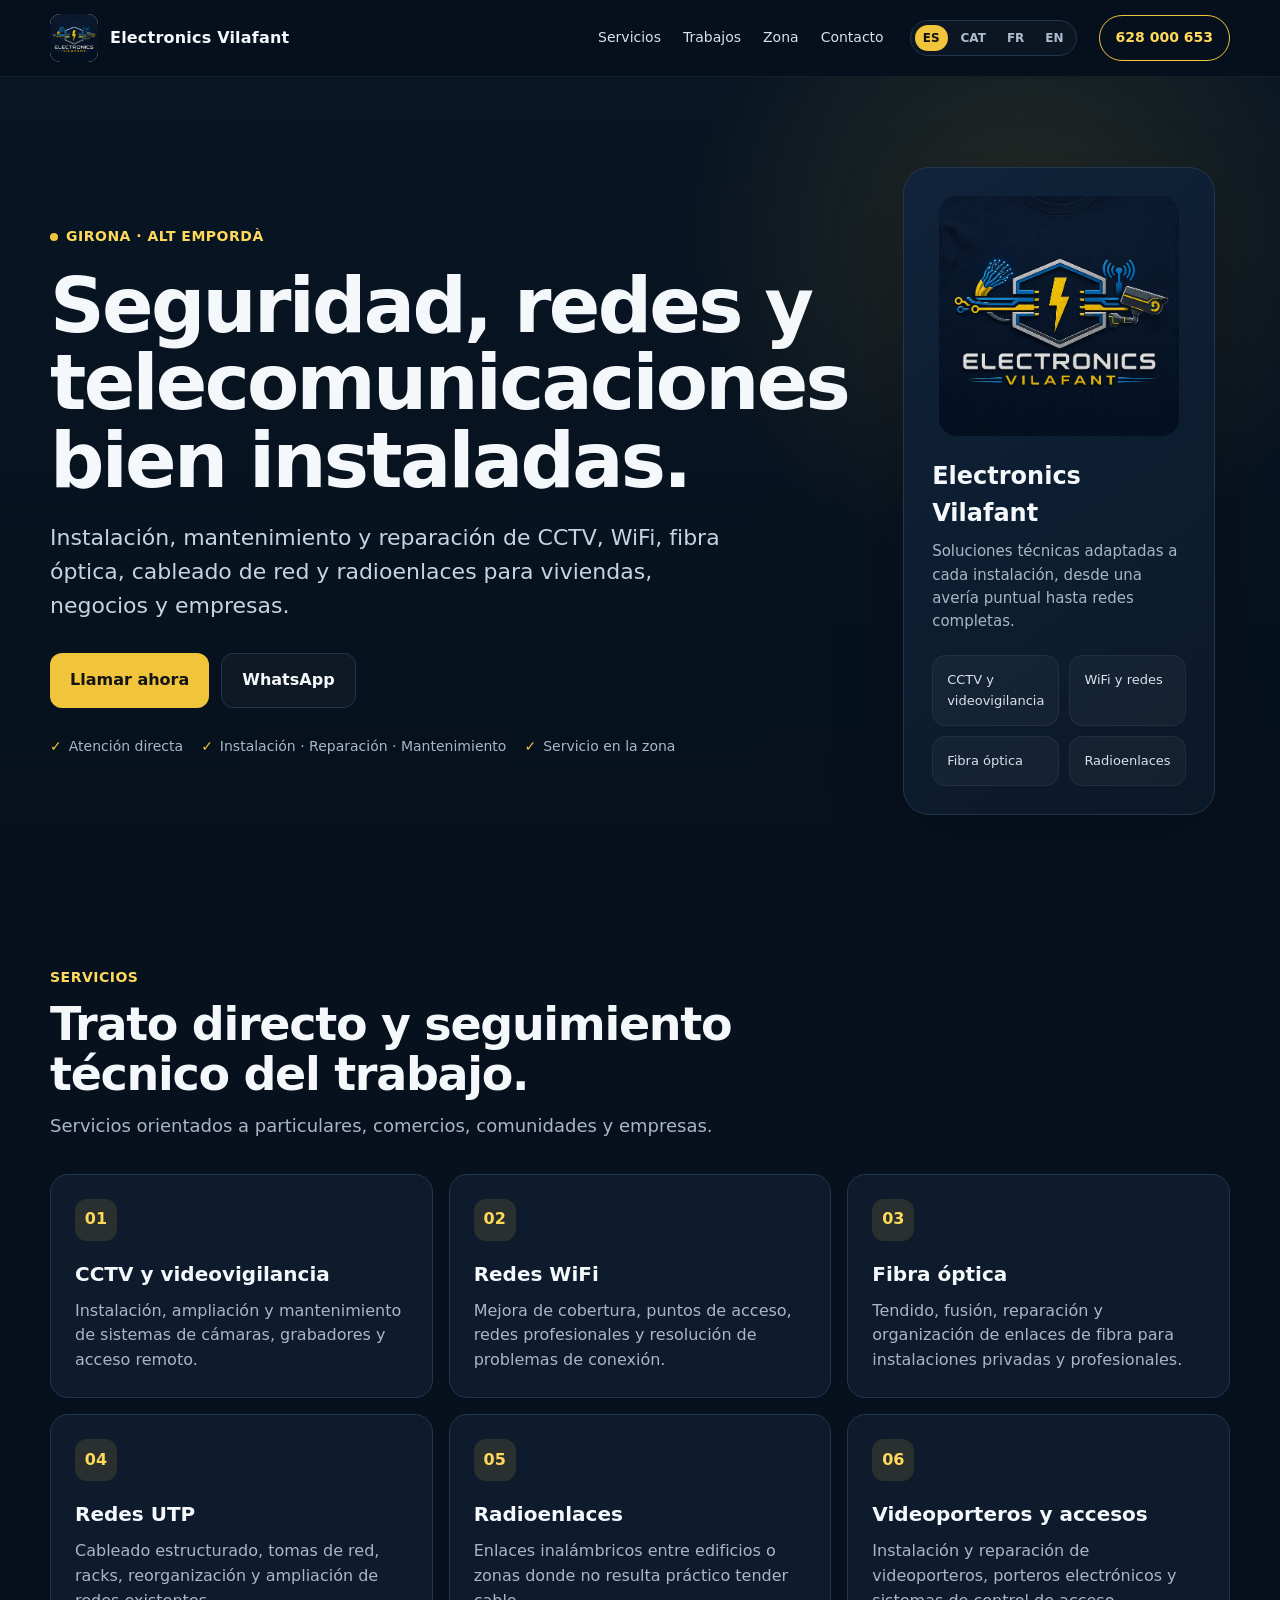
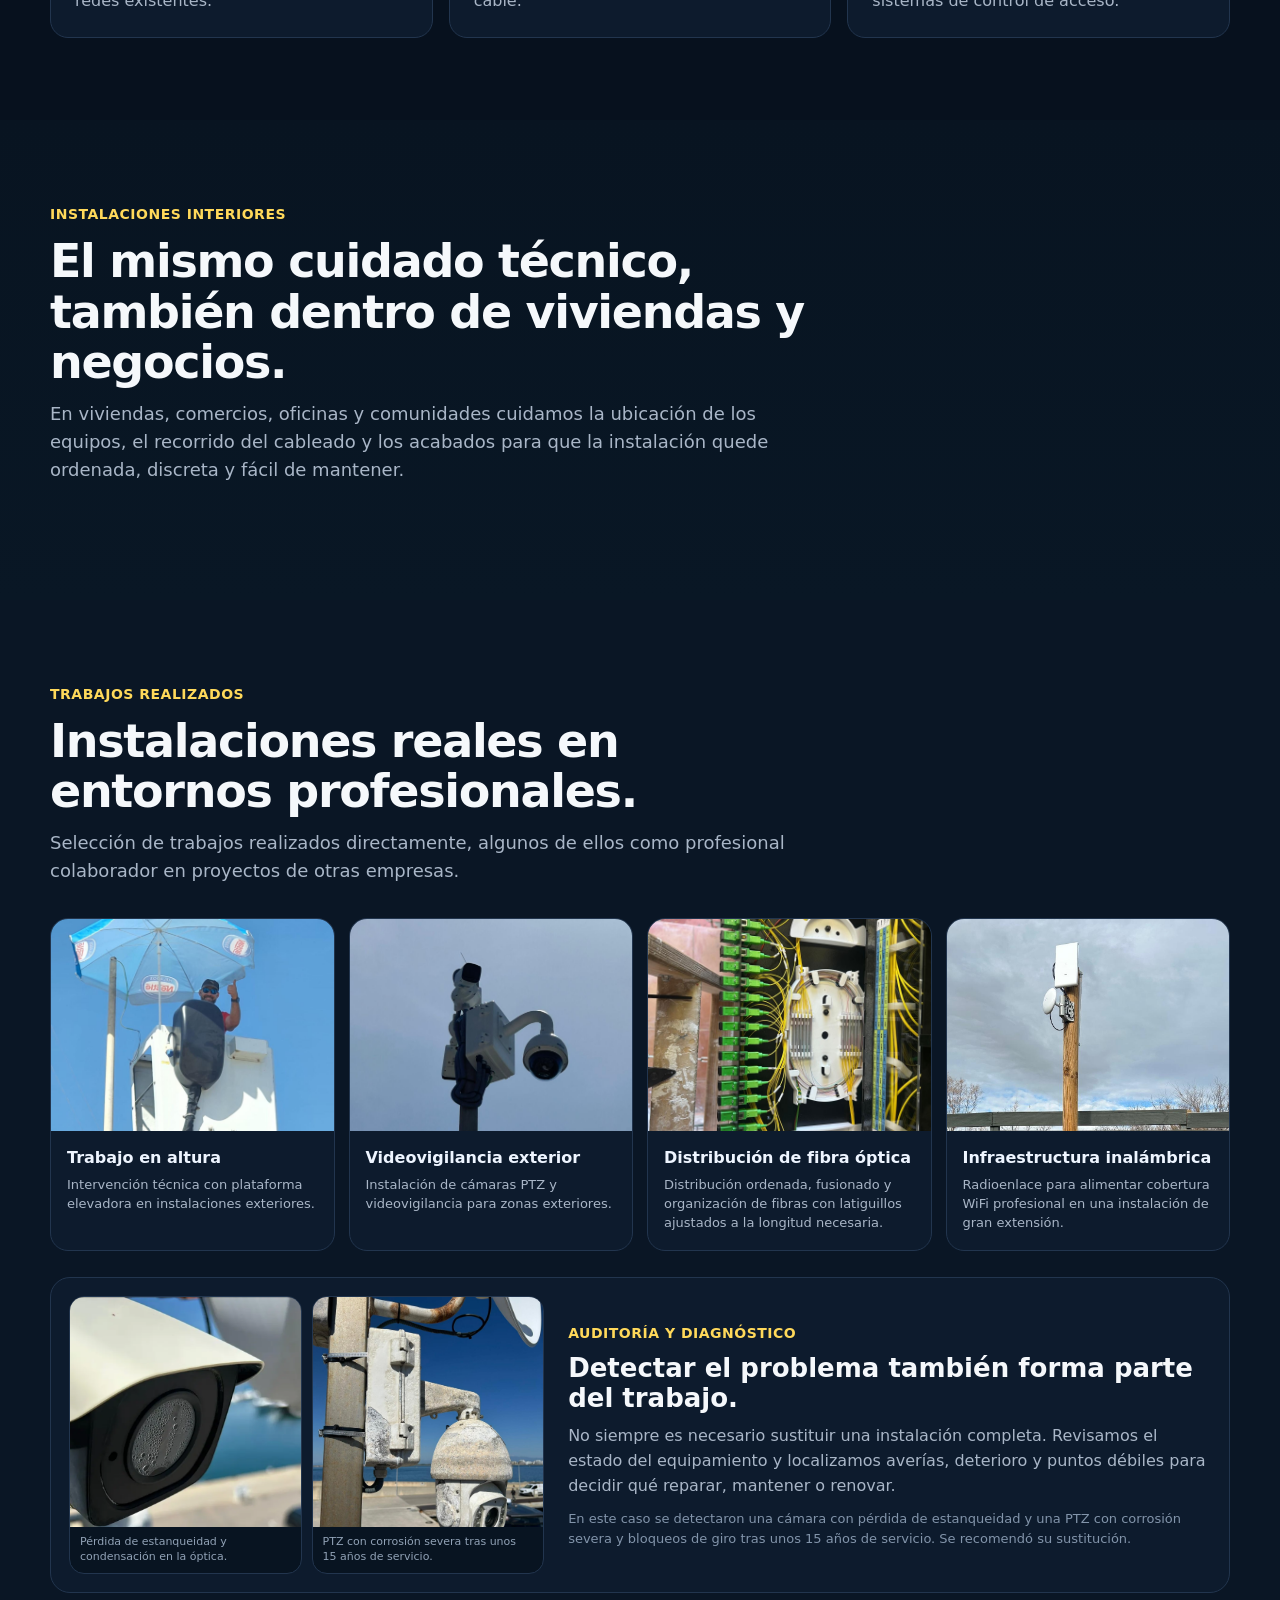
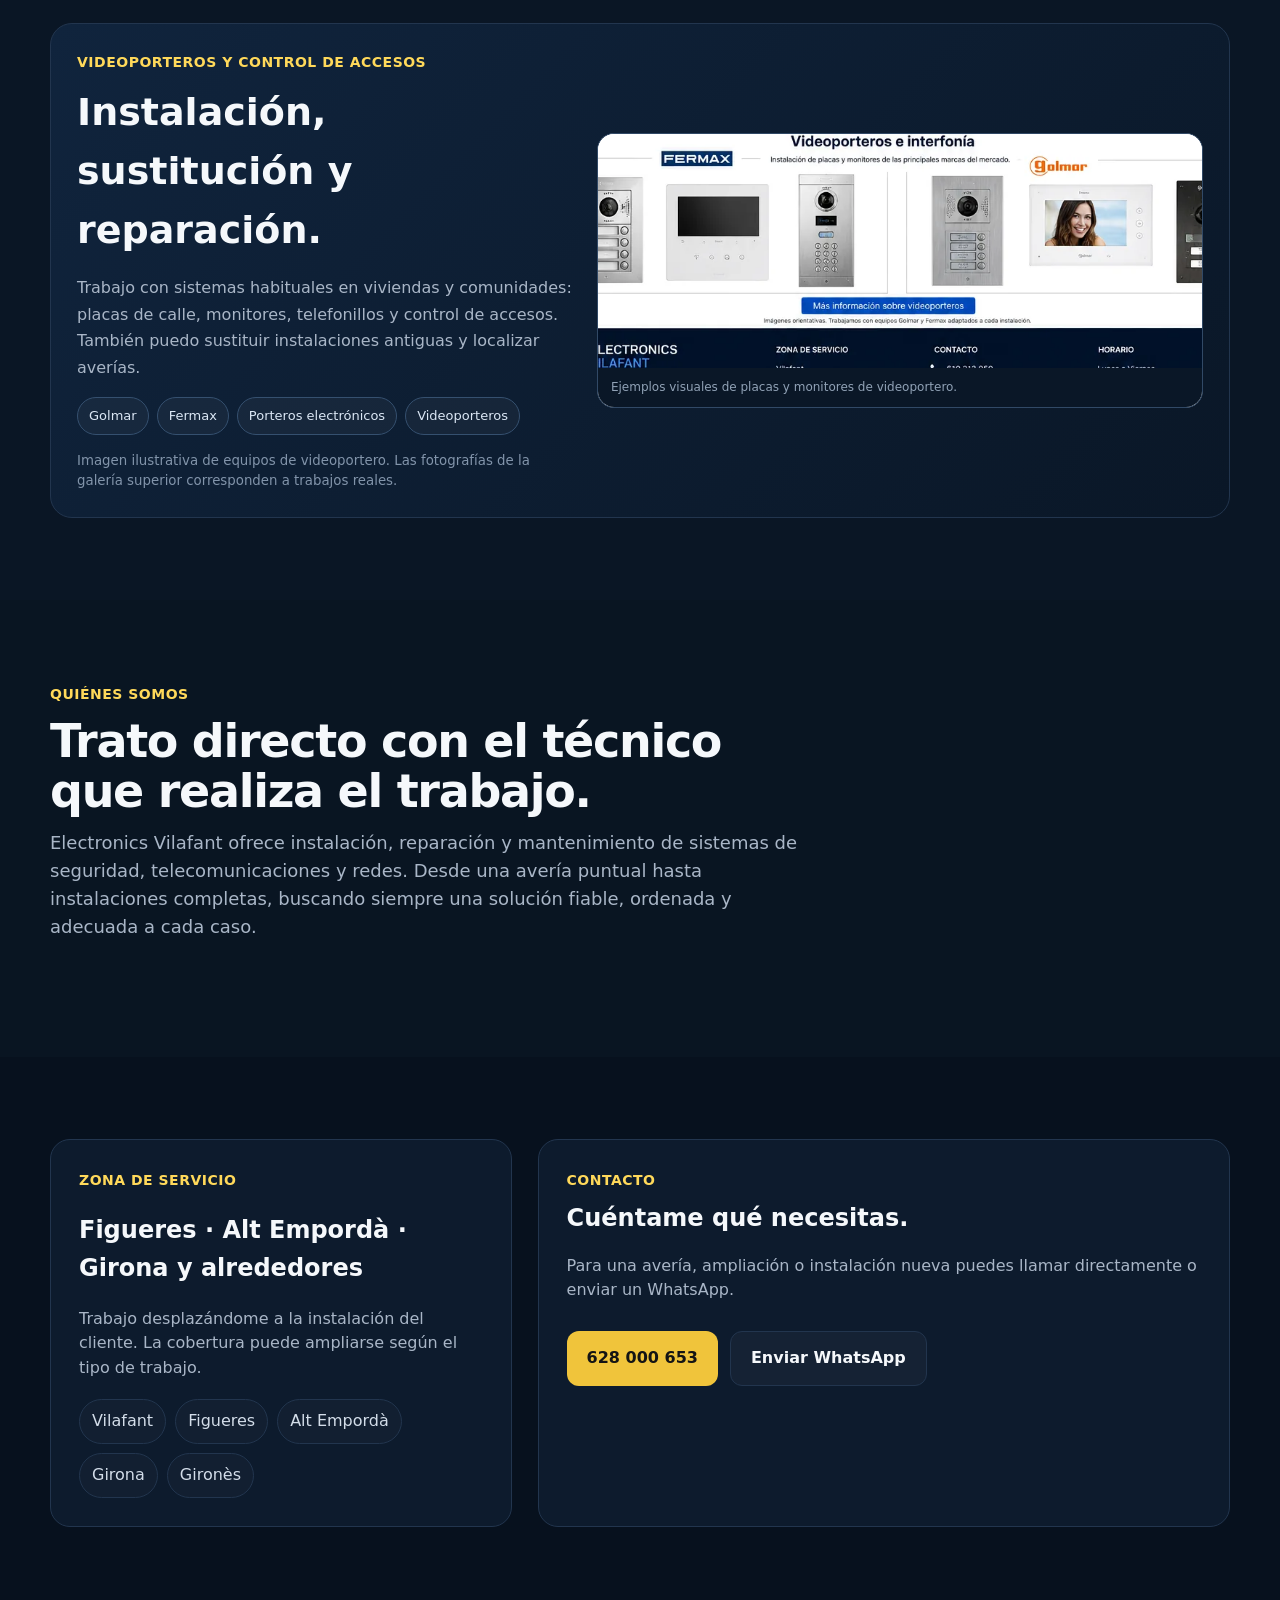
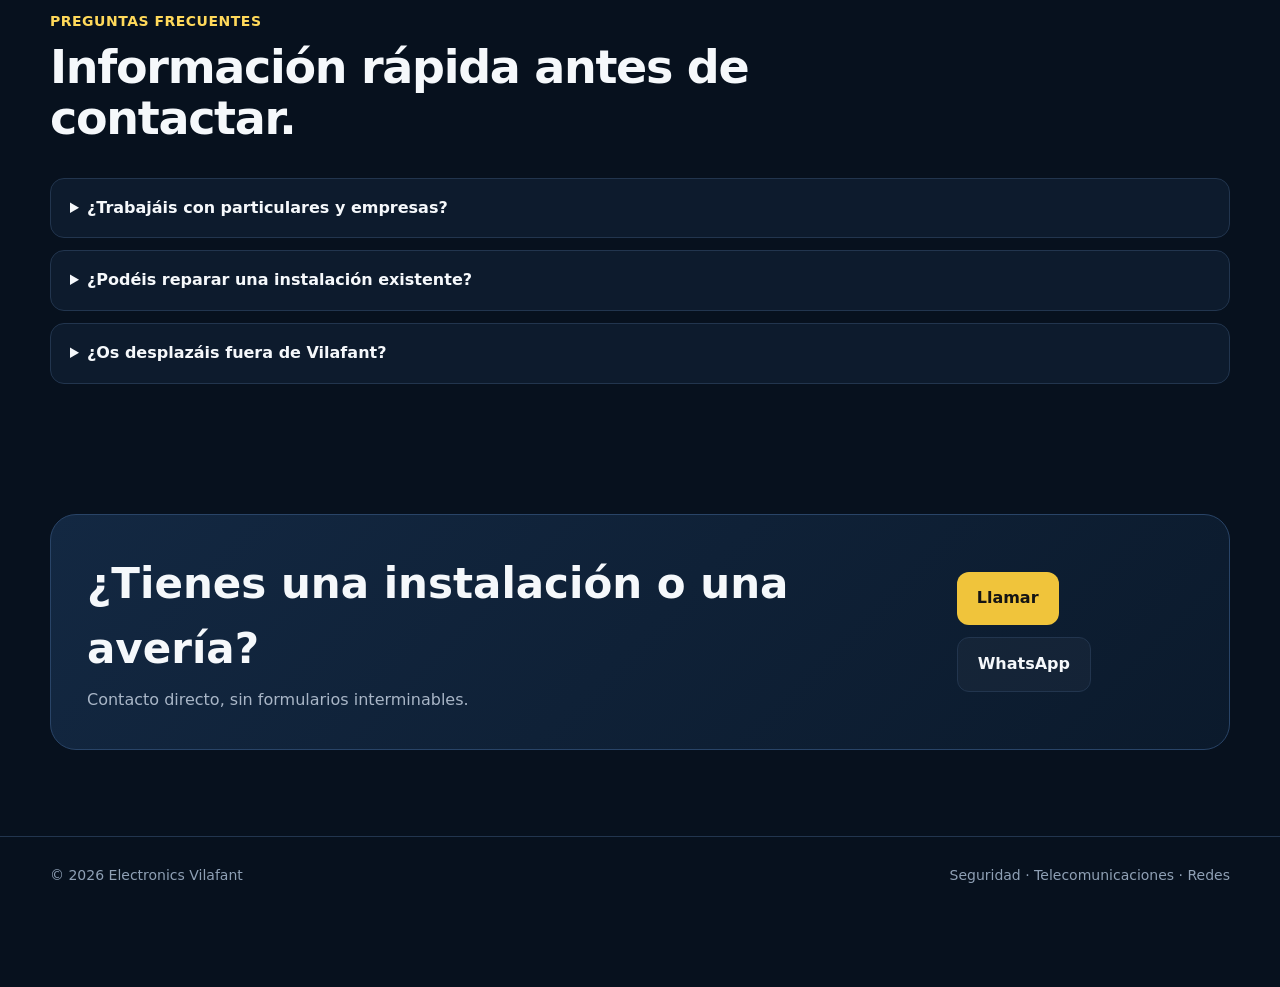
==== index.html @ 11b6b587 "Add files via upload" ====
<!DOCTYPE html>

<html lang="es">
<head>
<meta charset="utf-8"/>
<meta content="width=device-width,initial-scale=1" name="viewport"/>
<title>Electronics Vilafant | CCTV, WiFi, fibra, redes y reparación en Girona</title>
<meta content="Instalación, reparación y mantenimiento de CCTV, WiFi, fibra óptica, cableado UTP, radioenlaces y videoporteros en Figueres, Alt Empordà y Girona." name="description"/>
<meta content="#07111e" name="theme-color"/>
<meta content="Electronics Vilafant" property="og:title"/>
<meta content="Seguridad, telecomunicaciones y redes en Girona y Alt Empordà." property="og:description"/>
<meta content="website" property="og:type"/>
<style>
    :root {
      --bg:#07111e;
      --panel:#0d1b2d;
      --panel2:#10233a;
      --text:#f5f8fb;
      --muted:#a9b6c7;
      --line:#22354e;
      --accent:#f0c43b;
      --accent2:#ffd95a;
      --ok:#23c66b;
      --max:1180px;
    }
    *{box-sizing:border-box}
    html{scroll-behavior:smooth}
    body{margin:0;font-family:Inter,ui-sans-serif,system-ui,-apple-system,BlinkMacSystemFont,"Segoe UI",Arial,sans-serif;background:var(--bg);color:var(--text);line-height:1.55}
    a{color:inherit;text-decoration:none}
    .wrap{width:min(var(--max),calc(100% - 36px));margin:auto}
    header{position:sticky;top:0;z-index:20;background:rgba(7,17,30,.88);backdrop-filter:blur(12px);border-bottom:1px solid rgba(255,255,255,.06)}
    nav{height:76px;display:flex;align-items:center;justify-content:space-between;gap:18px}
    .brand{display:flex;align-items:center;gap:12px;font-weight:800;letter-spacing:.2px}
    .brand img{width:48px;height:48px;object-fit:contain;border-radius:10px;background:#fff}
    .menu{display:flex;align-items:center;gap:22px;color:#d7e0eb;font-size:14px}
    .menu a:hover{color:var(--accent2)}
    .navcall{padding:11px 16px;border:1px solid var(--accent);border-radius:999px;color:var(--accent2);font-weight:700}
    .hero{padding:90px 0 68px;background:
      radial-gradient(circle at 80% 20%,rgba(240,196,59,.13),transparent 28%),
      linear-gradient(180deg,#081522 0%,#07111e 100%)}
    .hero-grid{display:grid;grid-template-columns:1.15fr .85fr;gap:55px;align-items:center}
    .eyebrow{display:inline-flex;align-items:center;gap:8px;color:var(--accent2);font-weight:800;font-size:14px;letter-spacing:.5px;text-transform:uppercase}
    .dot{width:8px;height:8px;border-radius:50%;background:var(--accent)}
    h1{font-size:clamp(42px,6.5vw,76px);line-height:1.02;margin:18px 0 22px;letter-spacing:-2.7px}
    .hero p{font-size:clamp(18px,2vw,22px);color:#c8d3e1;max-width:700px;margin:0 0 30px}
    .actions{display:flex;flex-wrap:wrap;gap:12px;margin:28px 0}
    .btn{display:inline-flex;align-items:center;justify-content:center;gap:8px;padding:14px 20px;border-radius:12px;font-weight:800;transition:.2s transform,.2s opacity}
    .btn:hover{transform:translateY(-2px)}
    .primary{background:var(--accent);color:#141414}
    .secondary{border:1px solid var(--line);background:rgba(255,255,255,.03)}
    .trust{display:flex;flex-wrap:wrap;gap:18px;color:var(--muted);font-size:14px;margin-top:26px}
    .trust span::before{content:"✓";color:var(--accent);font-weight:900;margin-right:7px}
    .hero-card{background:linear-gradient(145deg,var(--panel2),#0b1828);border:1px solid var(--line);border-radius:26px;padding:28px;box-shadow:0 25px 70px rgba(0,0,0,.25)}
    .hero-card img{display:block;max-width:100%;max-height:240px;margin:0 auto 22px;border-radius:18px}
    .hero-card h2{margin:0 0 8px;font-size:24px}
    .hero-card p{font-size:15px;margin:0;color:var(--muted)}
    .mini-grid{display:grid;grid-template-columns:1fr 1fr;gap:10px;margin-top:22px}
    .mini{padding:14px;border-radius:14px;background:rgba(255,255,255,.035);border:1px solid rgba(255,255,255,.055);font-size:13px;color:#d9e2ed}
    section{padding:82px 0}
    .section-head{max-width:760px;margin-bottom:34px}
    .section-head h2{font-size:clamp(31px,4vw,46px);line-height:1.1;margin:9px 0 12px;letter-spacing:-1.3px}
    .section-head p{color:var(--muted);font-size:18px;margin:0}
    .services{display:grid;grid-template-columns:repeat(3,1fr);gap:16px}
    .card{background:var(--panel);border:1px solid var(--line);border-radius:18px;padding:24px;min-height:215px}
    .icon{width:42px;height:42px;display:grid;place-items:center;border-radius:12px;background:rgba(240,196,59,.12);color:var(--accent2);font-weight:900;margin-bottom:18px}
    .card h3{margin:0 0 9px;font-size:20px}
    .card p{margin:0;color:var(--muted)}
    .jobs{background:#0a1625}
    .gallery{display:grid;grid-template-columns:repeat(3,1fr);gap:14px}
    .ph{aspect-ratio:4/3;border:1px dashed #3d5370;border-radius:18px;display:grid;place-items:center;text-align:center;padding:20px;color:#8fa0b5;background:linear-gradient(145deg,rgba(255,255,255,.02),rgba(255,255,255,.005))}
    .ph strong{display:block;color:#d9e2ec;margin-bottom:5px}
    .area-grid{display:grid;grid-template-columns:.8fr 1.2fr;gap:26px}
    .area-box,.contact-box{background:var(--panel);border:1px solid var(--line);border-radius:20px;padding:28px}
    .places{display:flex;flex-wrap:wrap;gap:9px;margin-top:18px}
    .places span{padding:9px 12px;border-radius:999px;border:1px solid var(--line);color:#d3dde9;background:rgba(255,255,255,.02)}
    .faq{display:grid;gap:12px}
    details{background:var(--panel);border:1px solid var(--line);border-radius:14px;padding:17px 19px}
    summary{cursor:pointer;font-weight:800}
    details p{color:var(--muted);margin:11px 0 0}
    .cta{padding:48px 0 86px}
    .cta-box{background:linear-gradient(135deg,#132842,#0b1a2c);border:1px solid #294467;border-radius:26px;padding:36px;display:flex;align-items:center;justify-content:space-between;gap:24px}
    .cta-box h2{font-size:clamp(28px,4vw,42px);margin:0 0 7px}
    .cta-box p{margin:0;color:var(--muted)}
    footer{border-top:1px solid var(--line);padding:28px 0 100px;color:#8fa0b5;font-size:14px}
    .foot{display:flex;justify-content:space-between;gap:20px;flex-wrap:wrap}
    .mobile-contact{display:none;position:fixed;left:10px;right:10px;bottom:10px;z-index:30;gap:8px;padding:8px;background:rgba(7,17,30,.93);backdrop-filter:blur(12px);border:1px solid var(--line);border-radius:16px}
    .mobile-contact a{flex:1;text-align:center;padding:12px 10px;border-radius:11px;font-weight:800}
    .phone{background:var(--accent);color:#111}
    .wa{background:var(--ok);color:#06160d}
    @media (max-width:880px){
      .menu a:not(.navcall){display:none}
      .hero{padding-top:60px}
      .hero-grid,.area-grid{grid-template-columns:1fr}
      .hero-card{order:-1}
      .services,.gallery{grid-template-columns:1fr 1fr}
      .cta-box{align-items:flex-start;flex-direction:column}
    }
    @media (max-width:600px){
      .wrap{width:min(100% - 24px,var(--max))}
      nav{height:66px}
      .brand span{font-size:14px}
      .brand img{width:40px;height:40px}
      .navcall{display:none}
      h1{letter-spacing:-1.8px}
      section{padding:62px 0}
      .services,.gallery,.mini-grid{grid-template-columns:1fr}
      .card{min-height:auto}
      .mobile-contact{display:flex}
    }

    .identity{background:#091522}
    .identity-grid{display:grid;grid-template-columns:repeat(3,1fr);gap:16px}
    .identity-card{background:var(--panel);border:1px solid var(--line);border-radius:18px;padding:24px}
    .identity-card h3{margin:0 0 10px;font-size:22px}
    .identity-card p{margin:0;color:var(--muted)}
    .legal{border-top:1px solid var(--line);padding:34px 0 110px;background:#06101b}
    .legal-links{display:flex;flex-wrap:wrap;gap:14px 22px;margin-bottom:16px}
    .legal-links a{color:#cbd6e3;font-size:14px}
    .legal-links a:hover{color:var(--accent2)}
    .legal-note{color:#7f91a8;font-size:13px;max-width:900px}
    .legal-section{scroll-margin-top:90px;padding:26px 0;border-top:1px solid rgba(255,255,255,.06)}
    .legal-section h3{margin:0 0 8px}
    .legal-section p{color:var(--muted);font-size:14px;margin:6px 0}
    @media (max-width:760px){.identity-grid{grid-template-columns:1fr}}

  
    .work-gallery{display:grid;grid-template-columns:repeat(4,1fr);gap:14px}
    .work-card{margin:0;overflow:hidden;border:1px solid var(--line);border-radius:18px;background:var(--panel)}
    .work-card img{display:block;width:100%;aspect-ratio:4/3;object-fit:cover}
    .wireless-crop{aspect-ratio:4/3;overflow:hidden;position:relative}
    .wireless-crop img{width:100%;height:100%;aspect-ratio:auto;object-fit:cover;transform:translateY(13%) scale(1.78);transform-origin:center top}
    .work-card figcaption{padding:15px 16px 17px;display:grid;gap:5px}
    .work-card figcaption strong{font-size:16px;color:#eef5ff}
    .work-card figcaption span{font-size:13px;line-height:1.45;color:var(--muted)}
    .intercom-showcase{margin-top:30px;padding:26px;border:1px solid var(--line);border-radius:22px;background:linear-gradient(135deg,#10243d,#0a1727);display:grid;grid-template-columns:.9fr 1.1fr;gap:24px;align-items:center}
    .intercom-copy h2{margin:8px 0 10px;font-size:clamp(26px,3vw,38px)}
    .intercom-copy p{color:var(--muted);line-height:1.65}
    .intercom-copy small{display:block;margin-top:16px;color:#8294aa;line-height:1.5}
    .brand-pills{display:flex;flex-wrap:wrap;gap:8px;margin-top:16px}
    .brand-pills span{padding:8px 11px;border:1px solid #35506f;border-radius:999px;background:rgba(255,255,255,.035);font-size:13px;color:#dbe7f5}
    .intercom-visual{margin:0;overflow:hidden;border-radius:17px;border:1px solid #314966;background:#fff}
    .intercom-visual img{display:block;width:100%;aspect-ratio:16/6.2;object-fit:cover}
    .intercom-visual figcaption{padding:10px 13px;background:#0a1727;color:#91a2b6;font-size:12px}
    @media (max-width:880px){.work-gallery{grid-template-columns:1fr 1fr}.intercom-showcase{grid-template-columns:1fr}}
    @media (max-width:600px){.work-gallery{grid-template-columns:1fr}.intercom-showcase{padding:18px}.intercom-visual img{aspect-ratio:4/3}}
    .audit-case{margin-top:26px;display:grid;grid-template-columns:.85fr 1.15fr;gap:24px;align-items:center;background:#0d1b2d;border:1px solid var(--line);border-radius:20px;padding:18px}
    .audit-case figure{margin:0;overflow:hidden;border-radius:15px}
    .audit-photos{display:grid;grid-template-columns:1fr 1fr;gap:10px}
    .audit-photos figure{background:#081421;border:1px solid var(--line)}
    .audit-photos figcaption{padding:8px 10px;color:#91a2b6;font-size:11px;line-height:1.35}
    .audit-photos img{aspect-ratio:1/1!important}
    .audit-case img{display:block;width:100%;aspect-ratio:4/3;object-fit:cover}
    .audit-case h3{font-size:26px;line-height:1.15;margin:9px 0 10px}
    .audit-case p{color:var(--muted);margin:0 0 10px}
    .audit-case .audit-note{font-size:13px;color:#8294aa;margin-bottom:0}
    .fiscal-address{margin-top:12px;color:#cbd6e3}
    .fiscal-address strong{color:#fff}
    @media (max-width:760px){.audit-case{grid-template-columns:1fr}.audit-photos{grid-template-columns:1fr 1fr}}




    /* V11: idiomas + interiores */
    .lang-switch{display:flex;align-items:center;gap:5px;margin-left:4px;padding:4px;border:1px solid var(--line);border-radius:999px;background:rgba(255,255,255,.025)}
    .lang-btn{border:0;background:transparent;color:#aebcd0;font:inherit;font-size:12px;font-weight:800;line-height:1;padding:7px 8px;border-radius:999px;cursor:pointer}
    .lang-btn:hover{color:#fff;background:rgba(255,255,255,.07)}
    .lang-btn.active{background:var(--accent);color:#111}
    .interiors{background:linear-gradient(180deg,#081421 0%,#091725 100%)}
    .interior-grid{display:grid;grid-template-columns:repeat(3,1fr);gap:16px;margin-top:26px}
    .interior-card{background:var(--panel);border:1px solid var(--line);border-radius:18px;padding:24px;min-height:180px}
    .interior-card .mini-icon{width:40px;height:40px;border-radius:12px;display:grid;place-items:center;background:rgba(240,196,59,.12);border:1px solid rgba(240,196,59,.28);color:var(--accent2);font-weight:900;margin-bottom:16px}
    .interior-card h3{margin:0 0 9px;font-size:20px}
    .interior-card p{margin:0;color:var(--muted)}
    .interior-note{margin-top:18px;color:#c9d5e5;font-size:15px;max-width:850px}
    @media (max-width:980px){.lang-switch{gap:2px}.lang-btn{padding:7px 6px}.menu{gap:12px}}
    @media (max-width:880px){.menu>a:not(.navcall){display:none}.interior-grid{grid-template-columns:1fr 1fr}.lang-switch{margin-left:auto}}
    @media (max-width:600px){.interior-grid{grid-template-columns:1fr}.lang-btn{font-size:11px;padding:7px 6px}}
</style>
<script type="application/ld+json">
  {
    "@context":"https://schema.org",
    "@type":"LocalBusiness",
    "name":"Electronics Vilafant",
    "telephone":"+34628000653",
    "areaServed":["Vilafant","Figueres","Alt Empordà","Girona"],
    "description":"Instalación y mantenimiento de CCTV, redes WiFi, fibra óptica, cableado UTP, radioenlaces, videoporteros y control de accesos."
  }
  </script>
</head>
<body>
<header>
<div class="wrap">
<nav>
<a class="brand" href="#inicio">
<img alt="Logo de Electronics Vilafant" src="[data-uri]"/>
<span>Electronics Vilafant</span>
</a>
<div class="menu">
<a data-i18n="t0" href="#servicios">Servicios</a>
<a data-i18n="t1" href="#trabajos">Trabajos</a>
<a data-i18n="t2" href="#zona">Zona</a>
<a data-i18n="t3" href="#contacto">Contacto</a>
<div aria-label="Idioma" class="lang-switch" role="group"><button aria-label="ES" class="lang-btn active" data-lang="es" type="button">ES</button><button aria-label="CAT" class="lang-btn" data-lang="ca" type="button">CAT</button><button aria-label="FR" class="lang-btn" data-lang="fr" type="button">FR</button><button aria-label="EN" class="lang-btn" data-lang="en" type="button">EN</button></div><a class="navcall" href="tel:+34628000653">628 000 653</a>
</div>
</nav>
</div>
</header>
<main>
<section class="hero" id="inicio">
<div class="wrap hero-grid">
<div>
<div class="eyebrow"><span class="dot"></span> Girona · Alt Empordà</div>
<h1 data-i18n="t5">Seguridad, redes y telecomunicaciones bien instaladas.</h1>
<p data-i18n="t6">Instalación, mantenimiento y reparación de CCTV, WiFi, fibra óptica, cableado de red y radioenlaces para viviendas, negocios y empresas.</p>
<div class="actions">
<a class="btn primary" data-i18n="t7" href="tel:+34628000653">Llamar ahora</a>
<a class="btn secondary" data-i18n="t8" href="https://wa.me/34628000653?text=Hola%2C%20contacto%20desde%20la%20web%20de%20Electronics%20Vilafant" rel="noopener" target="_blank">WhatsApp</a>
</div>
<div class="trust">
<span data-i18n="t9">Atención directa</span>
<span data-i18n="t10">Instalación · Reparación · Mantenimiento</span>
<span data-i18n="t11">Servicio en la zona</span>
</div>
</div>
<aside class="hero-card">
<img alt="Electronics Vilafant" src="[data-uri]"/>
<h2>Electronics Vilafant</h2>
<p data-i18n="t12">Soluciones técnicas adaptadas a cada instalación, desde una avería puntual hasta redes completas.</p>
<div class="mini-grid">
<div class="mini" data-i18n="t13">CCTV y videovigilancia</div>
<div class="mini" data-i18n="t14">WiFi y redes</div>
<div class="mini" data-i18n="t15">Fibra óptica</div>
<div class="mini" data-i18n="t16">Radioenlaces</div>
</div>
</aside>
</div>
</section>
<section id="servicios">
<div class="wrap">
<div class="section-head">
<div class="eyebrow" data-i18n="t0">Servicios</div>
<h2 data-i18n="t17">Trato directo y seguimiento técnico del trabajo.</h2>
<p data-i18n="t18">Servicios orientados a particulares, comercios, comunidades y empresas.</p>
</div>
<div class="services">
<article class="card"><div class="icon">01</div><h3 data-i18n="t13">CCTV y videovigilancia</h3><p data-i18n="t19">Instalación, ampliación y mantenimiento de sistemas de cámaras, grabadores y acceso remoto.</p></article>
<article class="card"><div class="icon">02</div><h3 data-i18n="t20">Redes WiFi</h3><p data-i18n="t21">Mejora de cobertura, puntos de acceso, redes profesionales y resolución de problemas de conexión.</p></article>
<article class="card"><div class="icon">03</div><h3 data-i18n="t15">Fibra óptica</h3><p data-i18n="t22">Tendido, fusión, reparación y organización de enlaces de fibra para instalaciones privadas y profesionales.</p></article>
<article class="card"><div class="icon">04</div><h3 data-i18n="t23">Redes UTP</h3><p data-i18n="t24">Cableado estructurado, tomas de red, racks, reorganización y ampliación de redes existentes.</p></article>
<article class="card"><div class="icon">05</div><h3 data-i18n="t16">Radioenlaces</h3><p data-i18n="t25">Enlaces inalámbricos entre edificios o zonas donde no resulta práctico tender cable.</p></article>
<article class="card"><div class="icon">06</div><h3 data-i18n="t26">Videoporteros y accesos</h3><p data-i18n="t27">Instalación y reparación de videoporteros, porteros electrónicos y sistemas de control de acceso.</p></article>
</div>
</div>
</section><section class="interiors" id="interiores">
<div class="wrap">
<div class="section-head">
<div class="eyebrow" data-i18n="t28">Instalaciones interiores</div>
<h2 data-i18n="t29">El mismo cuidado técnico, también dentro de viviendas y negocios.</h2>
<p data-i18n="t30">En viviendas, comercios, oficinas y comunidades cuidamos la ubicación de los equipos, el recorrido del cableado y los acabados para que la instalación quede ordenada, discreta y fácil de mantener.</p>
</div>


</div>
</section>
<section class="jobs" id="trabajos">
<div class="wrap">
<div class="section-head">
<div class="eyebrow" data-i18n="t38">Trabajos realizados</div>
<h2 data-i18n="t39">Instalaciones reales en entornos profesionales.</h2>
<p data-i18n="t40">Selección de trabajos realizados directamente, algunos de ellos como profesional colaborador en proyectos de otras empresas.</p>
</div>
<div class="work-gallery">
<figure class="work-card"><img alt="Trabajo en altura con plataforma elevadora - Electronics Vilafant" loading="lazy" src="[data-uri]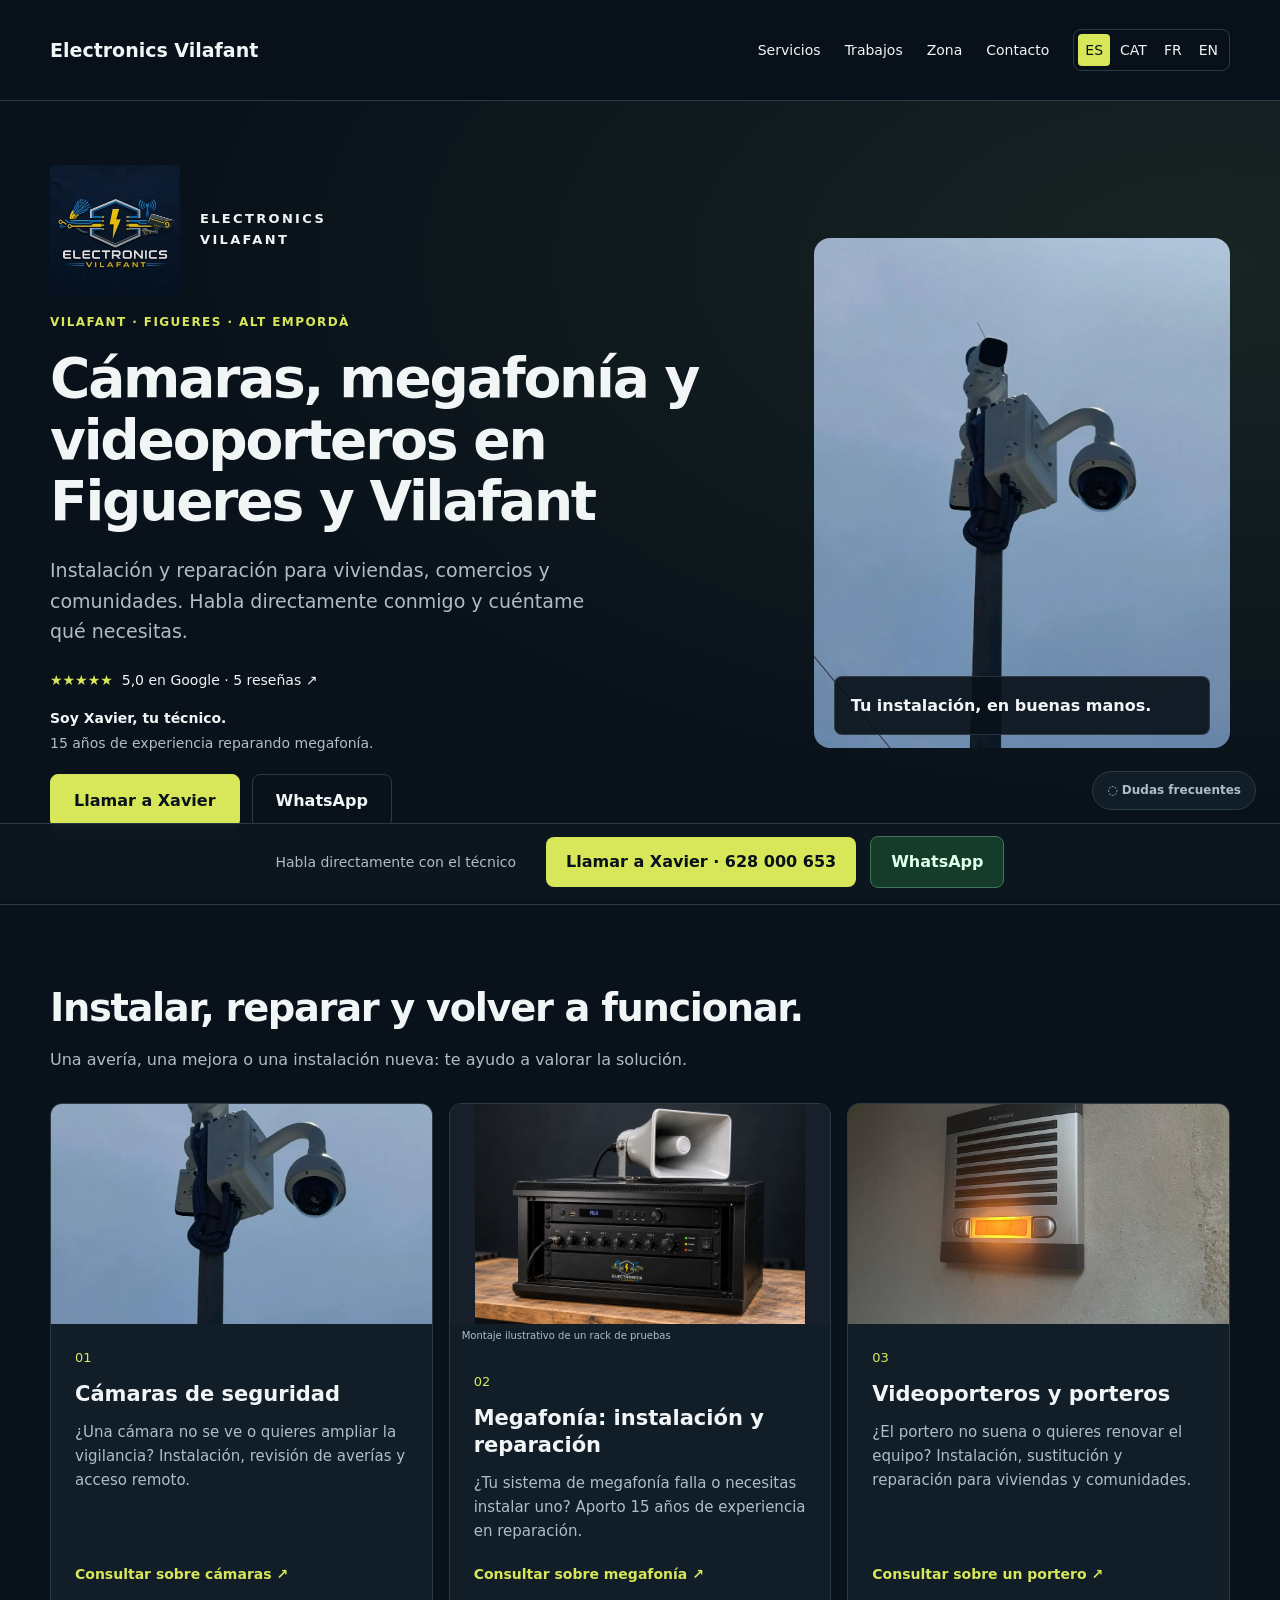
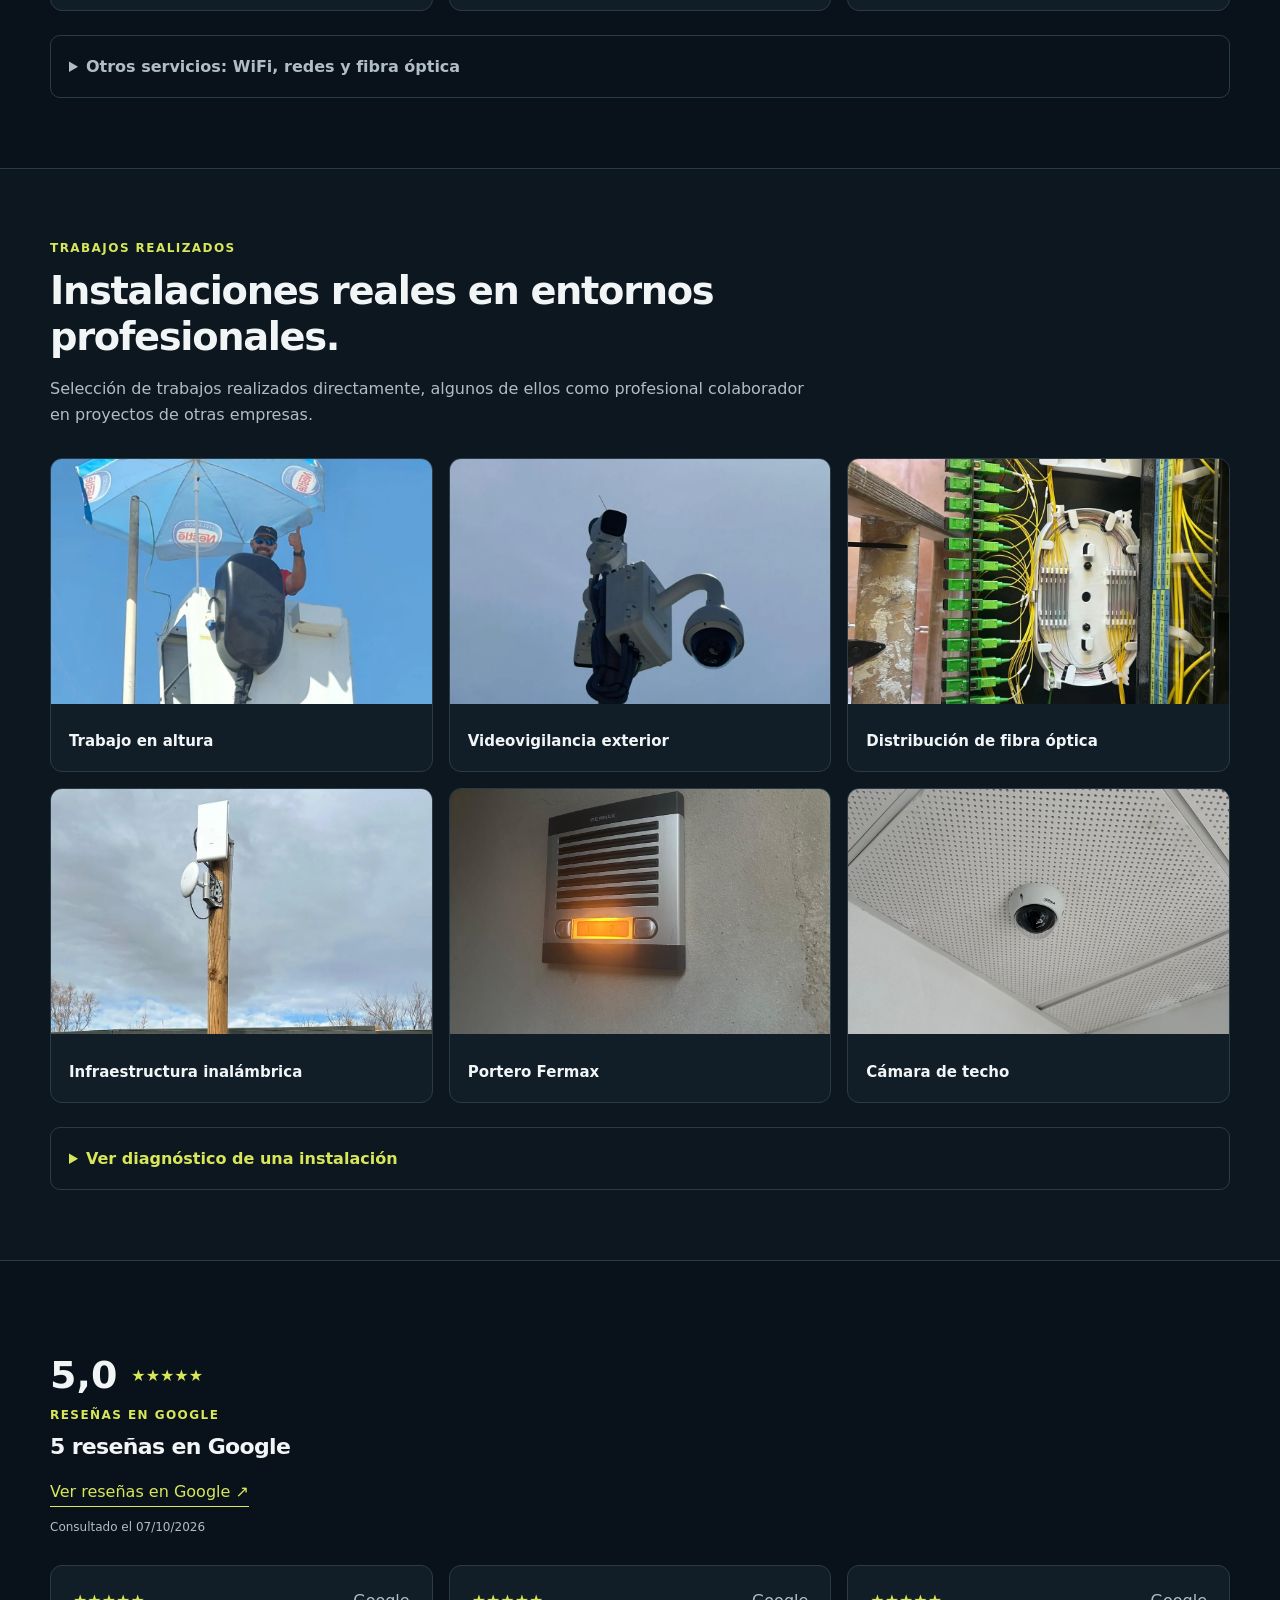
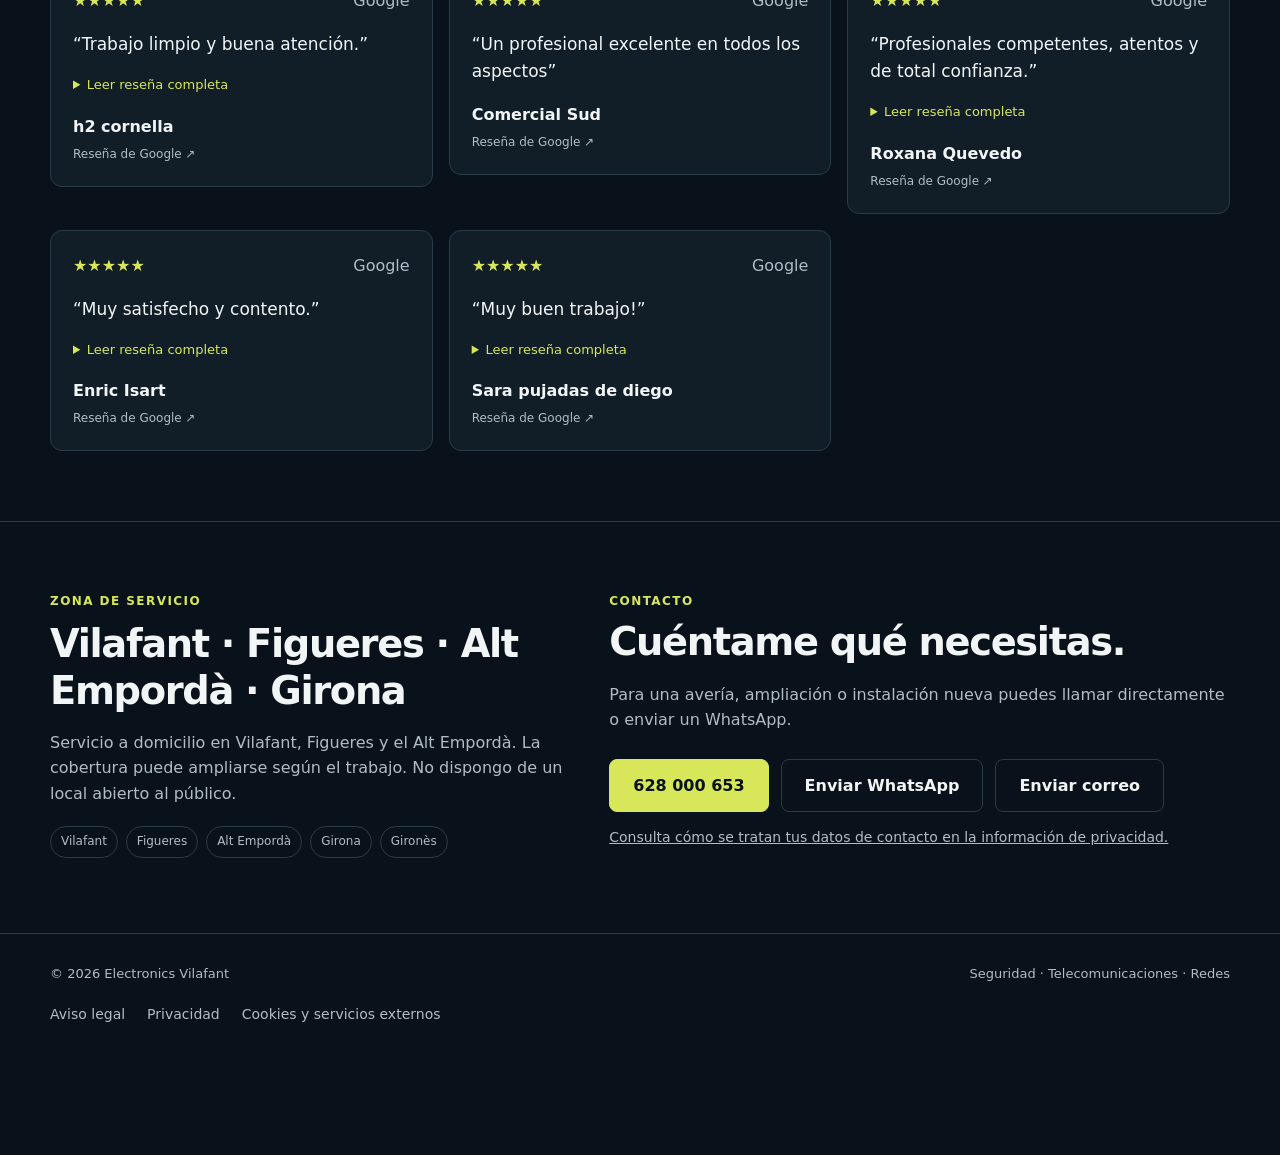
